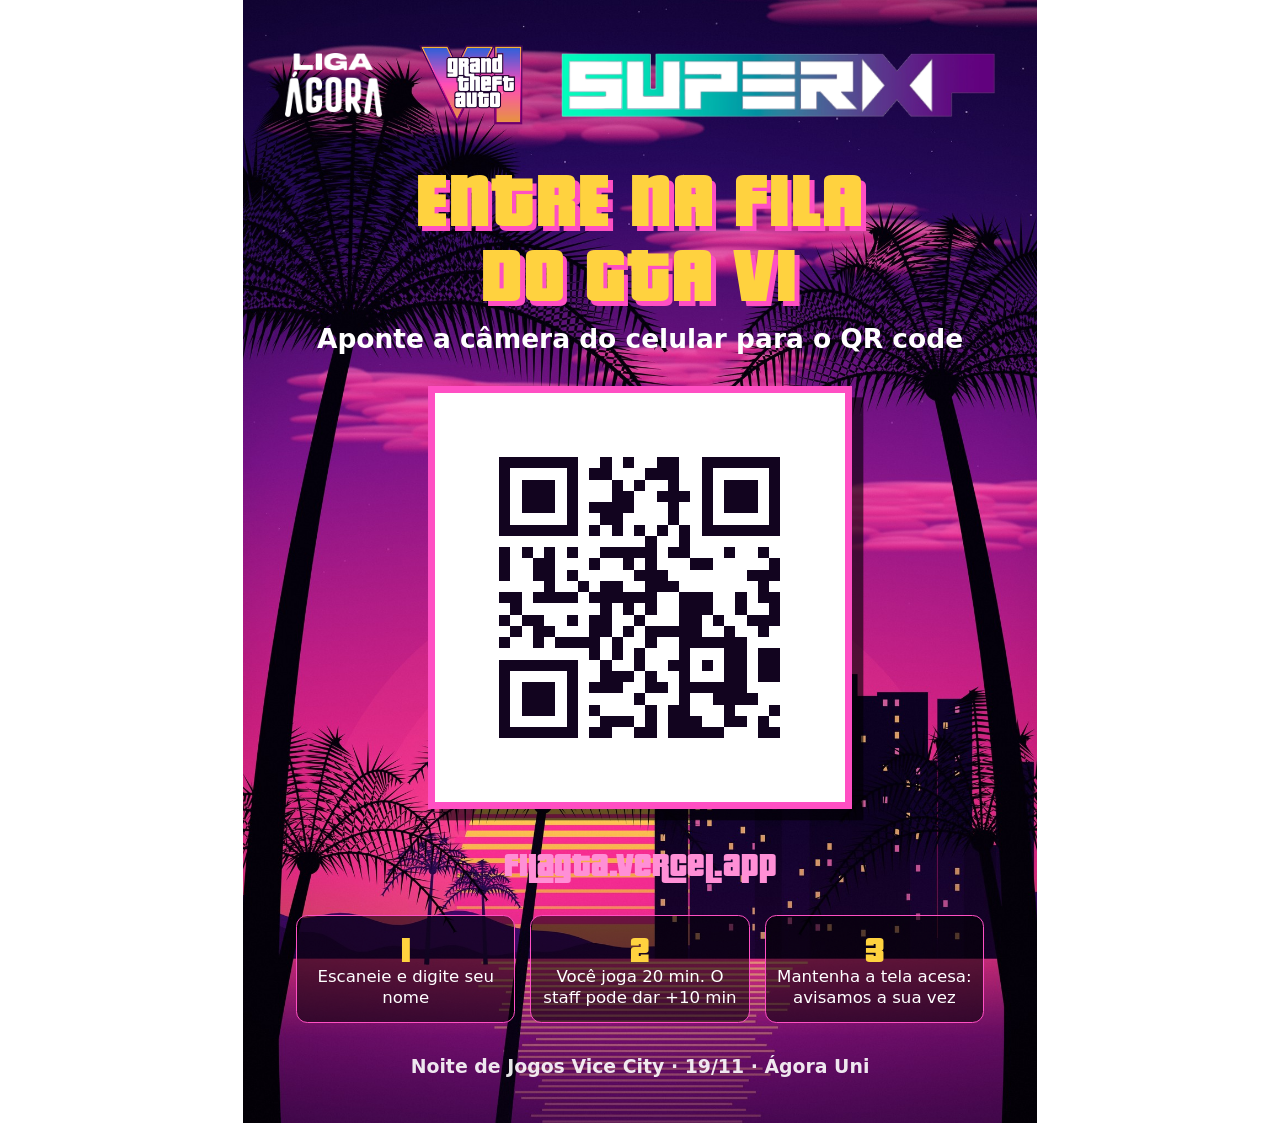
==== cartaz.html @ ba54492f "diag, espera na entrada, cartaz QR A4 e folha plano B Co-Authored-By: Claude Sonnet 5.5 <noreply@ant" ====
<!doctype html><html lang="pt-BR"><head><meta charset="utf-8"><title>Cartaz · Fila do GTA VI</title>
<meta name="viewport" content="width=device-width,initial-scale=1"><script src="js/vendor/qrcode.js"></script>
<style>@font-face{font-family:PD;src:url(assets/pricedown.otf)}@page{size:A4;margin:0}*{box-sizing:border-box}
html,body{margin:0;background:#fff;-webkit-print-color-adjust:exact;print-color-adjust:exact}
.pg{width:210mm;height:297mm;margin:auto;background:#12041F url(assets/bg_port.jpg) center/cover;color:#fff;font-family:system-ui,Arial,sans-serif;text-align:center;padding:12mm 14mm;display:flex;flex-direction:column;align-items:center;justify-content:space-between}
.parc{display:flex;gap:10mm;align-items:center;justify-content:center}.parc img{height:17mm;object-fit:contain}.parc .g6{height:21mm}
h1{font-family:PD,Impact,sans-serif;font-size:21mm;line-height:.95;margin:0;color:#ffd23f;text-shadow:1.2mm 1.2mm 0 #ff4fc3;letter-spacing:.3mm}
.sub{font-size:7mm;font-weight:700;margin:0}
.qr{background:#fff;padding:5mm;border:2mm solid #ff4fc3;box-shadow:3mm 3mm 0 rgba(0,0,0,.6);width:112mm}.qr #qr{line-height:0}.qr svg{display:block;width:100%;height:auto}
.url{font-family:PD,Impact,sans-serif;font-size:9mm;color:#ff8fd6}
.st{display:flex;gap:4mm;width:100%}.st div{flex:1;background:rgba(0,0,0,.55);border:.5mm solid #ff4fc3;border-radius:3mm;padding:3.5mm 2mm;font-size:4.4mm;line-height:1.25}.st b{display:block;font-family:PD,Impact,sans-serif;color:#ffd23f;font-size:10mm;line-height:1}
.ev{font-size:5mm;font-weight:700;opacity:.9}</style></head><body>
<div class="pg"><div class="parc"><img src="assets/liga.png" alt=""><img class="g6" src="assets/gta6.png" alt=""><img src="assets/superxp.png" alt=""></div>
<div><h1>ENTRE NA FILA<br>DO GTA VI</h1><p class="sub" style="margin-top:4mm">Aponte a câmera do celular para o QR code</p></div>
<div class="qr"><div id="qr"></div></div><div class="url" id="u"></div>
<div class="st"><div><b>1</b>Escaneie e digite seu nome</div><div><b>2</b>Você joga 20 min. O staff pode dar +10 min</div><div><b>3</b>Mantenha a tela acesa: avisamos a sua vez</div></div>
<div class="ev">Noite de Jogos Vice City · 19/11 · Ágora Uni</div></div>
<script>const u=new URLSearchParams(location.search).get('u')||'https://filagta.vercel.app';document.getElementById('u').textContent=u.replace('https://','');
const q=qrcode(0,'M');q.addData(u);q.make();const n=q.getModuleCount();let d='';for(let r=0;r<n;r++)for(let c=0;c<n;c++)if(q.isDark(r,c))d+=`M${c+4} ${r+4}h1v1h-1z`;
document.getElementById('qr').innerHTML=`<svg xmlns="http://www.w3.org/2000/svg" viewBox="0 0 ${n+8} ${n+8}" shape-rendering="crispEdges"><rect width="100%" height="100%" fill="#fff"/><path d="${d}" fill="#12041F"/></svg>`;</script></body></html>
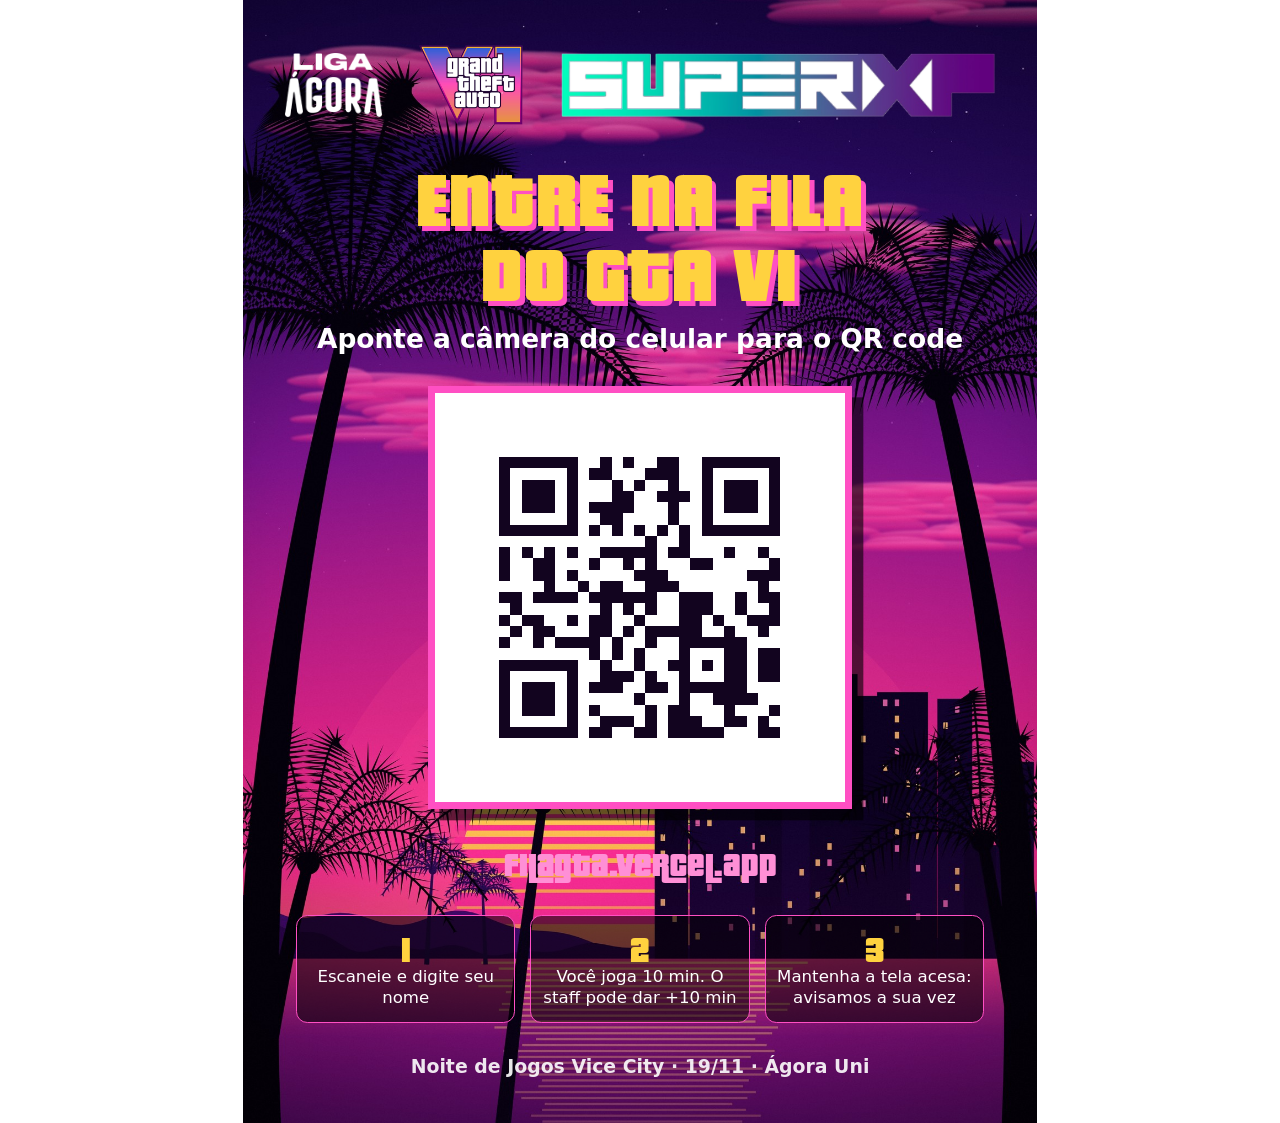
==== commit fece6206: "tempo padrão por jogador: 10 min Co-Authored-By: Claude Sonnet 5.5 <noreply@anthropic.com> Claude-Se" ====
--- a/cartaz.html
+++ b/cartaz.html
@@ -13,7 +13,7 @@
 <div class="pg"><div class="parc"><img src="assets/liga.png" alt=""><img class="g6" src="assets/gta6.png" alt=""><img src="assets/superxp.png" alt=""></div>
 <div><h1>ENTRE NA FILA<br>DO GTA VI</h1><p class="sub" style="margin-top:4mm">Aponte a câmera do celular para o QR code</p></div>
 <div class="qr"><div id="qr"></div></div><div class="url" id="u"></div>
-<div class="st"><div><b>1</b>Escaneie e digite seu nome</div><div><b>2</b>Você joga 20 min. O staff pode dar +10 min</div><div><b>3</b>Mantenha a tela acesa: avisamos a sua vez</div></div>
+<div class="st"><div><b>1</b>Escaneie e digite seu nome</div><div><b>2</b>Você joga 10 min. O staff pode dar +10 min</div><div><b>3</b>Mantenha a tela acesa: avisamos a sua vez</div></div>
 <div class="ev">Noite de Jogos Vice City · 19/11 · Ágora Uni</div></div>
 <script>const u=new URLSearchParams(location.search).get('u')||'https://filagta.vercel.app';document.getElementById('u').textContent=u.replace('https://','');
 const q=qrcode(0,'M');q.addData(u);q.make();const n=q.getModuleCount();let d='';for(let r=0;r<n;r++)for(let c=0;c<n;c++)if(q.isDark(r,c))d+=`M${c+4} ${r+4}h1v1h-1z`;
